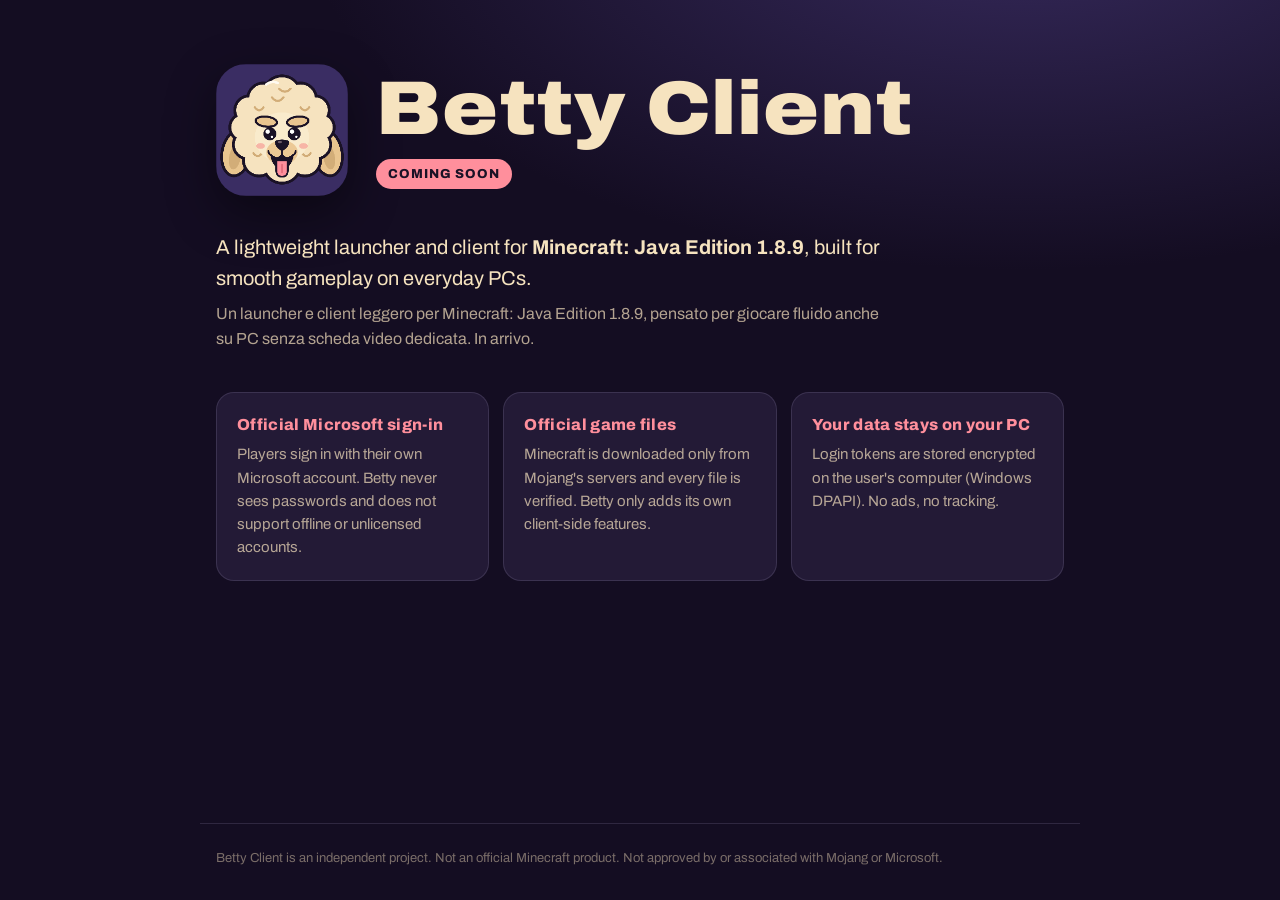
==== index.html @ bf5aeca7 "Pagina di presentazione di Betty Client (in arrivo) Co-Authored-By: Claude Opus 5.5 <noreply@anthrop" ====
<!doctype html>
<html lang="en">
<head>
  <meta charset="utf-8">
  <meta name="viewport" content="width=device-width, initial-scale=1">
  <title>Betty Client</title>
  <meta name="description" content="Betty Client — a lightweight launcher and client for Minecraft: Java Edition 1.8.9. Coming soon.">
  <link rel="icon" type="image/png" href="logo.png">
  <link rel="preconnect" href="https://fonts.googleapis.com">
  <link rel="preconnect" href="https://fonts.gstatic.com" crossorigin>
  <link href="https://fonts.googleapis.com/css2?family=Archivo:wdth,wght@62..125,400..900&display=swap" rel="stylesheet">
  <style>
    :root {
      --sfondo: #140D22;
      --pannelli: #231A36;
      --notte: #3A2D63;
      --crema: #F6E3BF;
      --testo-2: rgba(246, 227, 191, 0.70);
      --testo-3: rgba(246, 227, 191, 0.45);
      --rosa: #FF8F9C;
      --lilla: #B9AEDB;
      --bordo: rgba(185, 174, 219, 0.16);
    }
    * { box-sizing: border-box; }
    html, body { margin: 0; }
    body {
      min-height: 100vh;
      background: radial-gradient(1200px 600px at 80% -10%, rgba(58, 45, 99, 0.9), transparent 60%), var(--sfondo);
      color: var(--crema);
      font-family: 'Archivo', 'Segoe UI', system-ui, sans-serif;
      line-height: 1.55;
      display: flex;
      flex-direction: column;
    }
    main {
      width: 100%;
      max-width: 880px;
      margin: 0 auto;
      padding: 64px 16px 40px;
      flex: 1;
    }
    .hero { display: flex; align-items: center; gap: 28px; flex-wrap: wrap; }
    .hero img { width: 132px; height: 132px; border-radius: 30px; box-shadow: 0 18px 50px rgba(0, 0, 0, 0.45); }
    h1 {
      margin: 0;
      font-size: clamp(44px, 9vw, 76px);
      font-weight: 900;
      font-stretch: 112%;
      letter-spacing: 0.01em;
      line-height: 1;
    }
    .badge {
      display: inline-block;
      margin-top: 12px;
      padding: 5px 12px;
      border-radius: 999px;
      background: var(--rosa);
      color: #1A1226;
      font-weight: 800;
      font-size: 13px;
      letter-spacing: 0.08em;
      text-transform: uppercase;
    }
    .lead { margin: 36px 0 0; font-size: 20px; color: var(--crema); max-width: 680px; }
    .it { margin: 8px 0 0; font-size: 16px; color: var(--testo-2); max-width: 680px; }
    .cards { display: grid; grid-template-columns: repeat(auto-fit, minmax(230px, 1fr)); gap: 14px; margin-top: 40px; }
    .card { background: var(--pannelli); border: 1px solid var(--bordo); border-radius: 18px; padding: 20px; }
    .card h2 { margin: 0 0 6px; font-size: 16px; font-weight: 800; color: var(--rosa); letter-spacing: 0.02em; }
    .card p { margin: 0; font-size: 15px; color: var(--testo-2); }
    footer {
      width: 100%;
      max-width: 880px;
      margin: 0 auto;
      padding: 24px 16px 32px;
      border-top: 1px solid var(--bordo);
      font-size: 13px;
      color: var(--testo-3);
    }
  </style>
</head>
<body>
  <main>
    <div class="hero">
      <img src="logo.png" alt="Betty Client logo" width="132" height="132">
      <div>
        <h1>Betty Client</h1>
        <span class="badge">Coming soon</span>
      </div>
    </div>

    <p class="lead">A lightweight launcher and client for <strong>Minecraft: Java Edition 1.8.9</strong>, built for smooth gameplay on everyday PCs.</p>
    <p class="it">Un launcher e client leggero per Minecraft: Java Edition 1.8.9, pensato per giocare fluido anche su PC senza scheda video dedicata. In arrivo.</p>

    <div class="cards">
      <section class="card">
        <h2>Official Microsoft sign-in</h2>
        <p>Players sign in with their own Microsoft account. Betty never sees passwords and does not support offline or unlicensed accounts.</p>
      </section>
      <section class="card">
        <h2>Official game files</h2>
        <p>Minecraft is downloaded only from Mojang's servers and every file is verified. Betty only adds its own client-side features.</p>
      </section>
      <section class="card">
        <h2>Your data stays on your PC</h2>
        <p>Login tokens are stored encrypted on the user's computer (Windows DPAPI). No ads, no tracking.</p>
      </section>
    </div>
  </main>
  <footer>
    Betty Client is an independent project. Not an official Minecraft product. Not approved by or associated with Mojang or Microsoft.
  </footer>
</body>
</html>
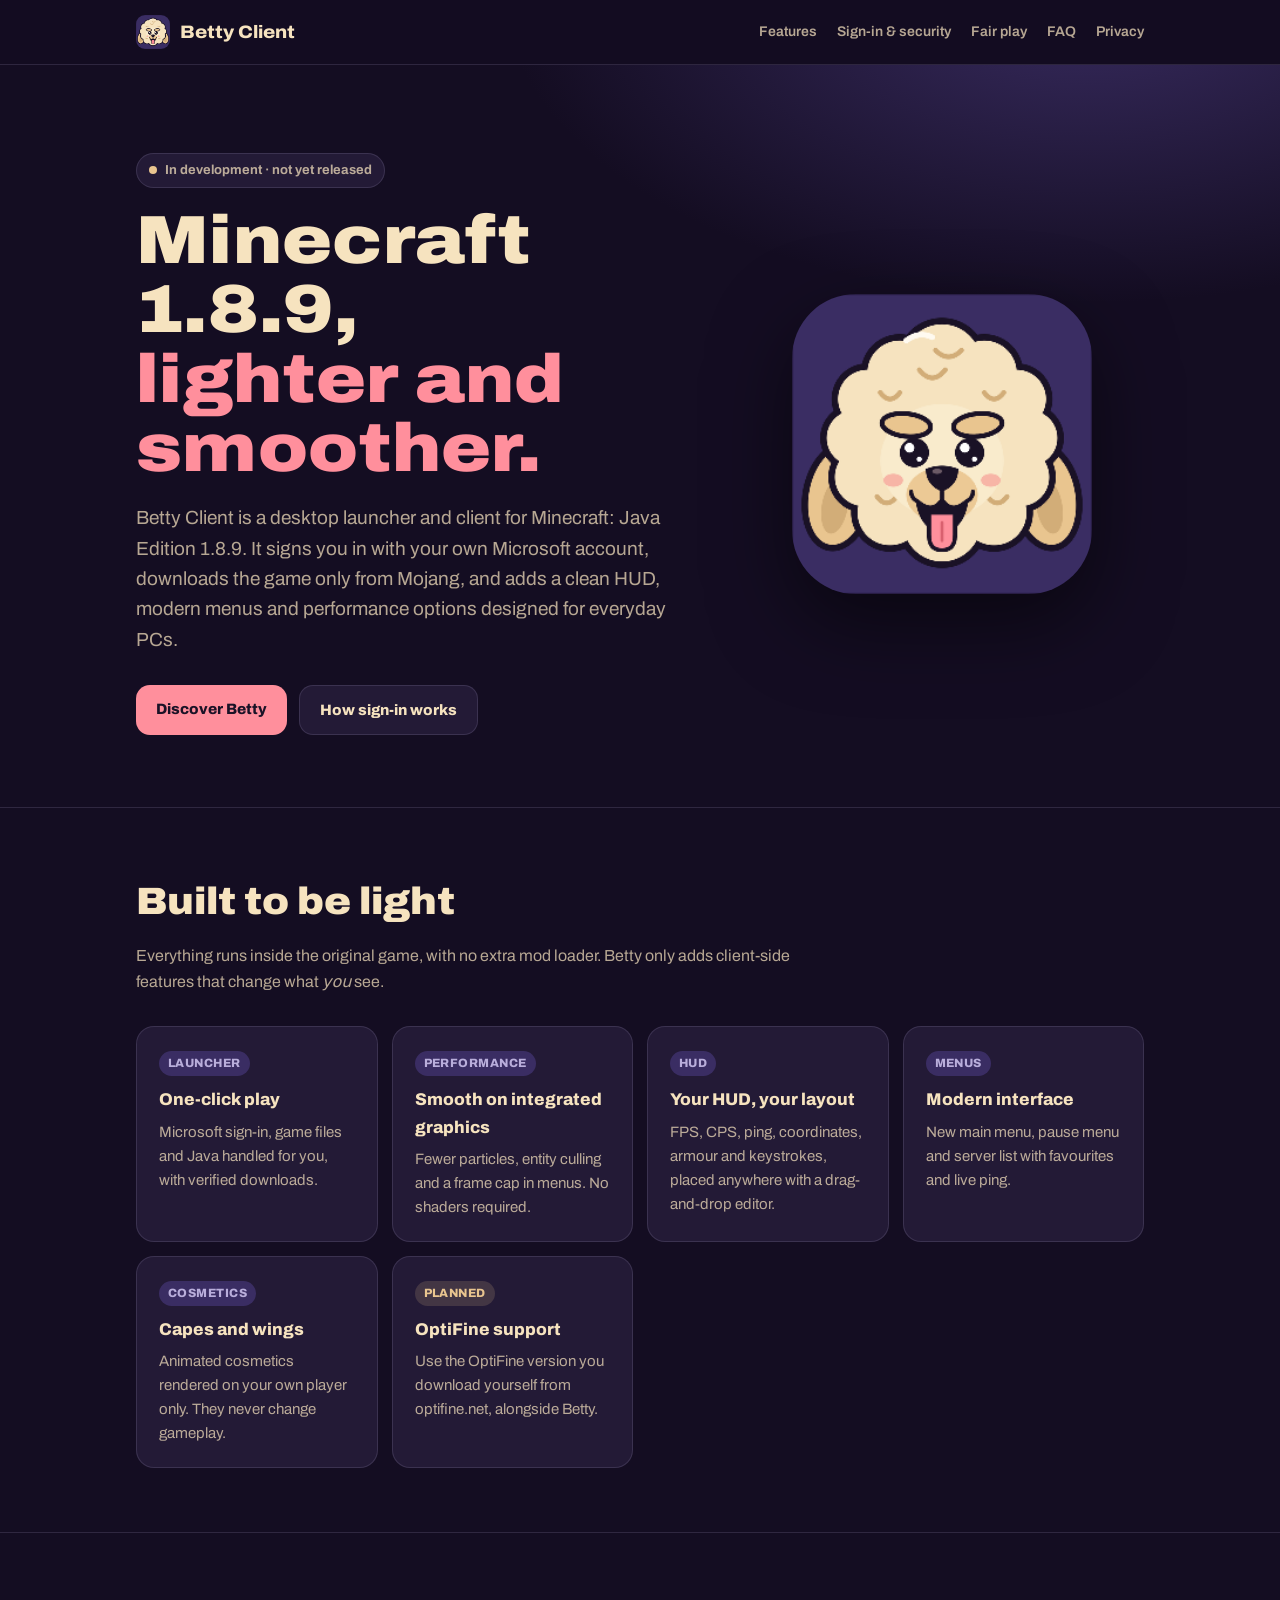
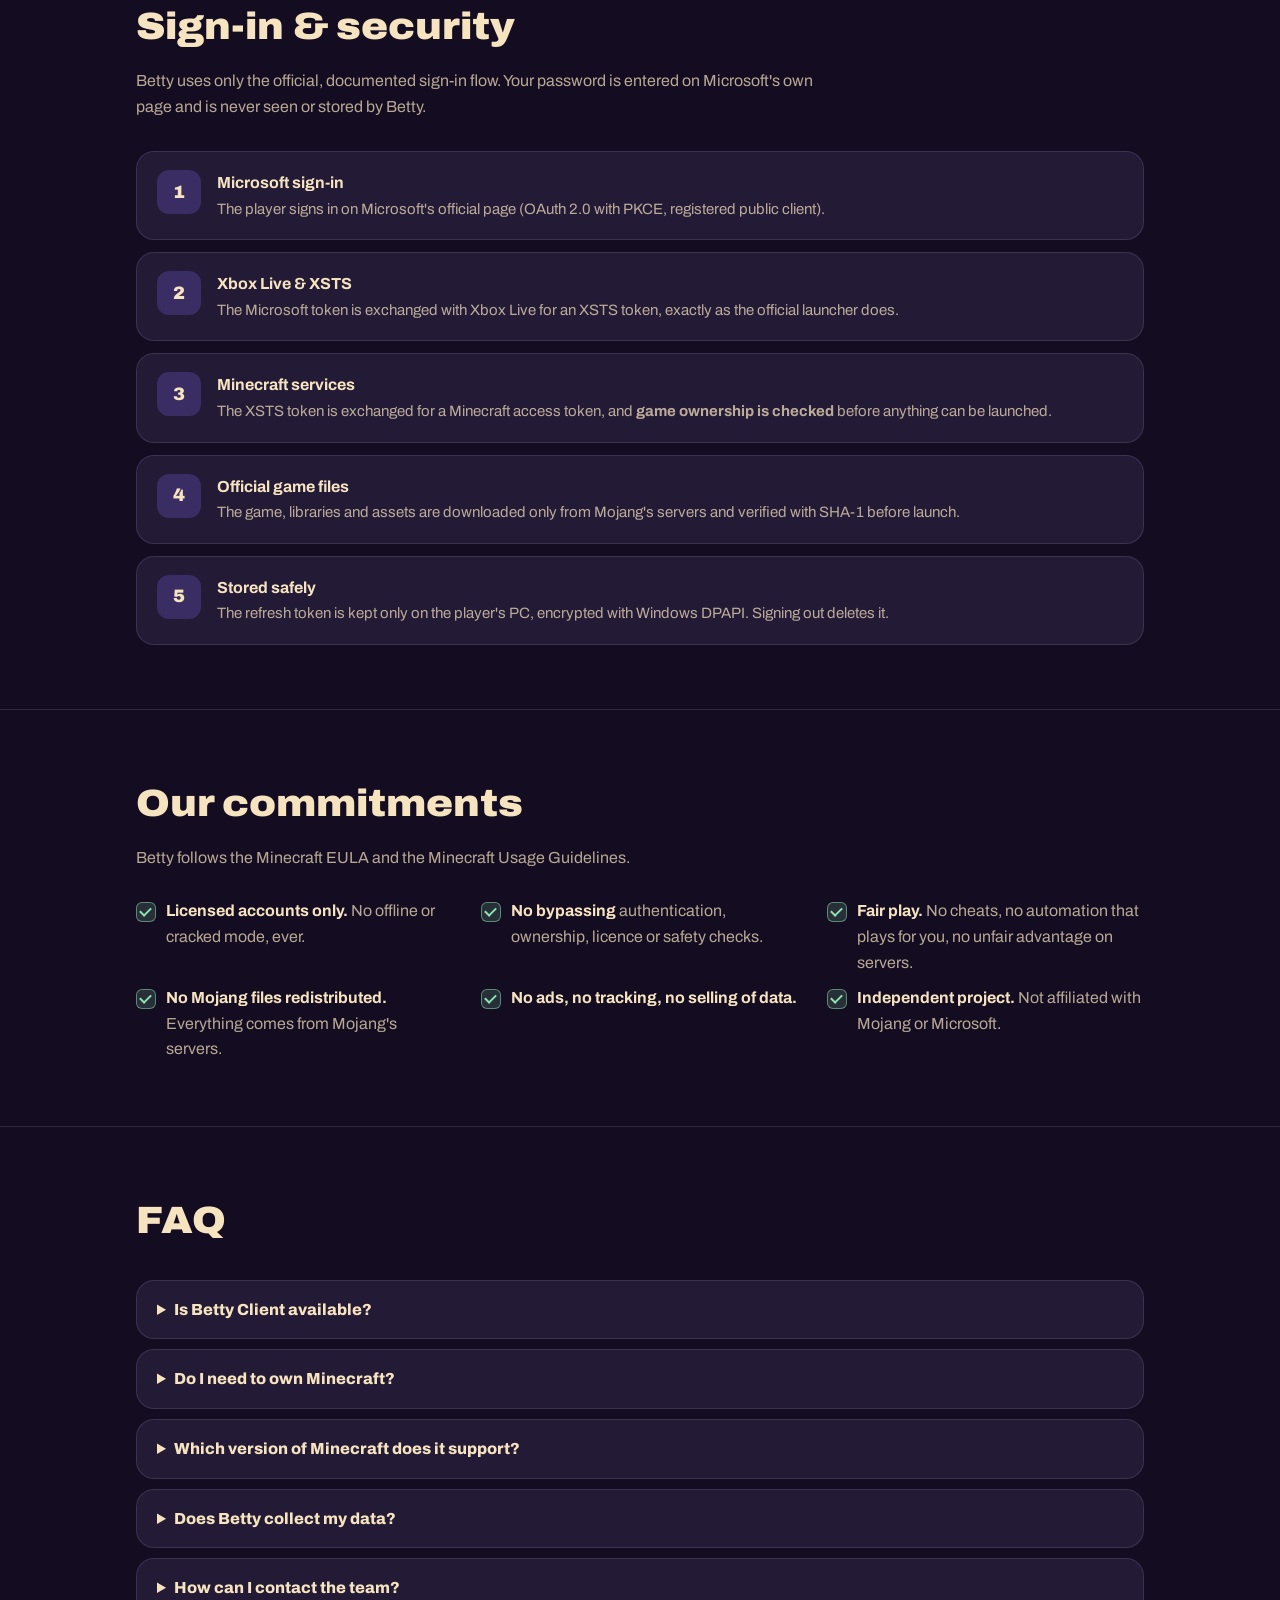
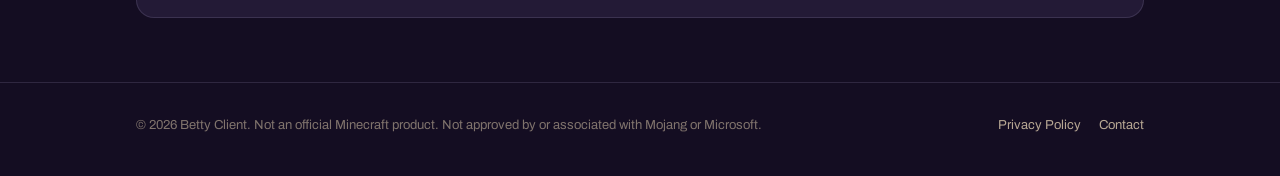
==== commit cfc59a3e: "Sito più completo: funzionalità, login e sicurezza, impegni, FAQ e Privacy Policy Co-Authored-By: Cl" ====
--- a/index.html
+++ b/index.html
@@ -4,110 +4,125 @@
   <meta charset="utf-8">
   <meta name="viewport" content="width=device-width, initial-scale=1">
   <title>Betty Client</title>
-  <meta name="description" content="Betty Client — a lightweight launcher and client for Minecraft: Java Edition 1.8.9. Coming soon.">
+  <meta name="description" content="Betty Client is a lightweight launcher and client for Minecraft: Java Edition 1.8.9 with official Microsoft sign-in. In development.">
+  <meta property="og:title" content="Betty Client">
+  <meta property="og:description" content="A lightweight launcher and client for Minecraft: Java Edition 1.8.9. In development.">
+  <meta property="og:image" content="https://zbloodsoul.github.io/Betty-Client/logo.png">
   <link rel="icon" type="image/png" href="logo.png">
   <link rel="preconnect" href="https://fonts.googleapis.com">
   <link rel="preconnect" href="https://fonts.gstatic.com" crossorigin>
   <link href="https://fonts.googleapis.com/css2?family=Archivo:wdth,wght@62..125,400..900&display=swap" rel="stylesheet">
-  <style>
-    :root {
-      --sfondo: #140D22;
-      --pannelli: #231A36;
-      --notte: #3A2D63;
-      --crema: #F6E3BF;
-      --testo-2: rgba(246, 227, 191, 0.70);
-      --testo-3: rgba(246, 227, 191, 0.45);
-      --rosa: #FF8F9C;
-      --lilla: #B9AEDB;
-      --bordo: rgba(185, 174, 219, 0.16);
-    }
-    * { box-sizing: border-box; }
-    html, body { margin: 0; }
-    body {
-      min-height: 100vh;
-      background: radial-gradient(1200px 600px at 80% -10%, rgba(58, 45, 99, 0.9), transparent 60%), var(--sfondo);
-      color: var(--crema);
-      font-family: 'Archivo', 'Segoe UI', system-ui, sans-serif;
-      line-height: 1.55;
-      display: flex;
-      flex-direction: column;
-    }
-    main {
-      width: 100%;
-      max-width: 880px;
-      margin: 0 auto;
-      padding: 64px 16px 40px;
-      flex: 1;
-    }
-    .hero { display: flex; align-items: center; gap: 28px; flex-wrap: wrap; }
-    .hero img { width: 132px; height: 132px; border-radius: 30px; box-shadow: 0 18px 50px rgba(0, 0, 0, 0.45); }
-    h1 {
-      margin: 0;
-      font-size: clamp(44px, 9vw, 76px);
-      font-weight: 900;
-      font-stretch: 112%;
-      letter-spacing: 0.01em;
-      line-height: 1;
-    }
-    .badge {
-      display: inline-block;
-      margin-top: 12px;
-      padding: 5px 12px;
-      border-radius: 999px;
-      background: var(--rosa);
-      color: #1A1226;
-      font-weight: 800;
-      font-size: 13px;
-      letter-spacing: 0.08em;
-      text-transform: uppercase;
-    }
-    .lead { margin: 36px 0 0; font-size: 20px; color: var(--crema); max-width: 680px; }
-    .it { margin: 8px 0 0; font-size: 16px; color: var(--testo-2); max-width: 680px; }
-    .cards { display: grid; grid-template-columns: repeat(auto-fit, minmax(230px, 1fr)); gap: 14px; margin-top: 40px; }
-    .card { background: var(--pannelli); border: 1px solid var(--bordo); border-radius: 18px; padding: 20px; }
-    .card h2 { margin: 0 0 6px; font-size: 16px; font-weight: 800; color: var(--rosa); letter-spacing: 0.02em; }
-    .card p { margin: 0; font-size: 15px; color: var(--testo-2); }
-    footer {
-      width: 100%;
-      max-width: 880px;
-      margin: 0 auto;
-      padding: 24px 16px 32px;
-      border-top: 1px solid var(--bordo);
-      font-size: 13px;
-      color: var(--testo-3);
-    }
-  </style>
+  <link rel="stylesheet" href="style.css">
 </head>
 <body>
+  <header class="top">
+    <div class="wrap">
+      <a class="brand" href="./"><img src="logo.png" alt="">Betty Client</a>
+      <nav class="nav">
+        <a href="#features">Features</a>
+        <a href="#sign-in">Sign-in &amp; security</a>
+        <a href="#commitments">Fair play</a>
+        <a href="#faq">FAQ</a>
+        <a href="privacy.html">Privacy</a>
+      </nav>
+    </div>
+  </header>
+
+  <div class="hero">
+    <div class="wrap">
+      <div>
+        <span class="eyebrow"><span class="dot"></span>In development &middot; not yet released</span>
+        <h1>Minecraft 1.8.9,<br><span>lighter and smoother.</span></h1>
+        <p class="lead">Betty Client is a desktop launcher and client for Minecraft: Java Edition 1.8.9. It signs you in with your own Microsoft account, downloads the game only from Mojang, and adds a clean HUD, modern menus and performance options designed for everyday PCs.</p>
+        <div class="cta">
+          <a class="btn primary" href="#features">Discover Betty</a>
+          <a class="btn ghost" href="#sign-in">How sign-in works</a>
+        </div>
+      </div>
+      <div class="hero-art"><img src="logo.png" alt="Betty Client logo"></div>
+    </div>
+  </div>
+
   <main>
-    <div class="hero">
-      <img src="logo.png" alt="Betty Client logo" width="132" height="132">
-      <div>
-        <h1>Betty Client</h1>
-        <span class="badge">Coming soon</span>
+    <section id="features">
+      <div class="wrap">
+        <h2>Built to be light</h2>
+        <p class="sub">Everything runs inside the original game, with no extra mod loader. Betty only adds client-side features that change what <em>you</em> see.</p>
+        <div class="grid">
+          <div class="card"><span class="tag">Launcher</span><h3>One-click play</h3><p>Microsoft sign-in, game files and Java handled for you, with verified downloads.</p></div>
+          <div class="card"><span class="tag">Performance</span><h3>Smooth on integrated graphics</h3><p>Fewer particles, entity culling and a frame cap in menus. No shaders required.</p></div>
+          <div class="card"><span class="tag">HUD</span><h3>Your HUD, your layout</h3><p>FPS, CPS, ping, coordinates, armour and keystrokes, placed anywhere with a drag-and-drop editor.</p></div>
+          <div class="card"><span class="tag">Menus</span><h3>Modern interface</h3><p>New main menu, pause menu and server list with favourites and live ping.</p></div>
+          <div class="card"><span class="tag">Cosmetics</span><h3>Capes and wings</h3><p>Animated cosmetics rendered on your own player only. They never change gameplay.</p></div>
+          <div class="card"><span class="tag soon">Planned</span><h3>OptiFine support</h3><p>Use the OptiFine version you download yourself from optifine.net, alongside Betty.</p></div>
+        </div>
       </div>
+    </section>
+
+    <section id="sign-in">
+      <div class="wrap">
+        <h2>Sign-in &amp; security</h2>
+        <p class="sub">Betty uses only the official, documented sign-in flow. Your password is entered on Microsoft's own page and is never seen or stored by Betty.</p>
+        <ol class="steps">
+          <li><div><b>Microsoft sign-in</b><span>The player signs in on Microsoft's official page (OAuth 2.0 with PKCE, registered public client).</span></div></li>
+          <li><div><b>Xbox Live &amp; XSTS</b><span>The Microsoft token is exchanged with Xbox Live for an XSTS token, exactly as the official launcher does.</span></div></li>
+          <li><div><b>Minecraft services</b><span>The XSTS token is exchanged for a Minecraft access token, and <b>game ownership is checked</b> before anything can be launched.</span></div></li>
+          <li><div><b>Official game files</b><span>The game, libraries and assets are downloaded only from Mojang's servers and verified with SHA-1 before launch.</span></div></li>
+          <li><div><b>Stored safely</b><span>The refresh token is kept only on the player's PC, encrypted with Windows DPAPI. Signing out deletes it.</span></div></li>
+        </ol>
+      </div>
+    </section>
+
+    <section id="commitments">
+      <div class="wrap">
+        <h2>Our commitments</h2>
+        <p class="sub">Betty follows the Minecraft EULA and the Minecraft Usage Guidelines.</p>
+        <ul class="checks">
+          <li><b>Licensed accounts only.</b> No offline or cracked mode, ever.</li>
+          <li><b>No bypassing</b> authentication, ownership, licence or safety checks.</li>
+          <li><b>Fair play.</b> No cheats, no automation that plays for you, no unfair advantage on servers.</li>
+          <li><b>No Mojang files redistributed.</b> Everything comes from Mojang's servers.</li>
+          <li><b>No ads, no tracking, no selling of data.</b></li>
+          <li><b>Independent project.</b> Not affiliated with Mojang or Microsoft.</li>
+        </ul>
+      </div>
+    </section>
+
+    <section id="faq">
+      <div class="wrap">
+        <h2>FAQ</h2>
+        <details>
+          <summary>Is Betty Client available?</summary>
+          <p>Not yet. Betty is in development and is currently used only for testing. This page will be updated when it is released.</p>
+        </details>
+        <details>
+          <summary>Do I need to own Minecraft?</summary>
+          <p>Yes. Betty requires a Microsoft account that owns Minecraft: Java Edition and checks ownership before launching.</p>
+        </details>
+        <details>
+          <summary>Which version of Minecraft does it support?</summary>
+          <p>Minecraft: Java Edition 1.8.9 on Windows.</p>
+        </details>
+        <details>
+          <summary>Does Betty collect my data?</summary>
+          <p>No. Betty has no servers of its own and sends nothing to us. See the <a href="privacy.html">Privacy Policy</a>.</p>
+        </details>
+        <details>
+          <summary>How can I contact the team?</summary>
+          <p>Open an issue on <a href="https://github.com/zBloodSoul/Betty-Client/issues">GitHub</a>.</p>
+        </details>
+      </div>
+    </section>
+  </main>
+
+  <footer>
+    <div class="wrap">
+      <span>&copy; 2026 Betty Client. Not an official Minecraft product. Not approved by or associated with Mojang or Microsoft.</span>
+      <nav>
+        <a href="privacy.html">Privacy Policy</a>
+        <a href="https://github.com/zBloodSoul/Betty-Client/issues">Contact</a>
+      </nav>
     </div>
-
-    <p class="lead">A lightweight launcher and client for <strong>Minecraft: Java Edition 1.8.9</strong>, built for smooth gameplay on everyday PCs.</p>
-    <p class="it">Un launcher e client leggero per Minecraft: Java Edition 1.8.9, pensato per giocare fluido anche su PC senza scheda video dedicata. In arrivo.</p>
-
-    <div class="cards">
-      <section class="card">
-        <h2>Official Microsoft sign-in</h2>
-        <p>Players sign in with their own Microsoft account. Betty never sees passwords and does not support offline or unlicensed accounts.</p>
-      </section>
-      <section class="card">
-        <h2>Official game files</h2>
-        <p>Minecraft is downloaded only from Mojang's servers and every file is verified. Betty only adds its own client-side features.</p>
-      </section>
-      <section class="card">
-        <h2>Your data stays on your PC</h2>
-        <p>Login tokens are stored encrypted on the user's computer (Windows DPAPI). No ads, no tracking.</p>
-      </section>
-    </div>
-  </main>
-  <footer>
-    Betty Client is an independent project. Not an official Minecraft product. Not approved by or associated with Mojang or Microsoft.
   </footer>
 </body>
 </html>
--- a/style.css
+++ b/style.css
@@ -0,0 +1,118 @@
+/* Betty Client — sito di presentazione. Palette del brand (vedi launcher/renderer/css/tokens.css). */
+:root {
+  --sfondo: #140D22;
+  --inchiostro: #1A1226;
+  --pannelli: #231A36;
+  --pannelli-2: #2C2244;
+  --notte: #3A2D63;
+  --crema: #F6E3BF;
+  --sabbia: #E9C58F;
+  --testo-2: rgba(246, 227, 191, 0.72);
+  --testo-3: rgba(246, 227, 191, 0.48);
+  --rosa: #FF8F9C;
+  --lilla: #B9AEDB;
+  --ok: #8FE3B0;
+  --bordo: rgba(185, 174, 219, 0.16);
+  --r: 18px;
+}
+* { box-sizing: border-box; }
+html { scroll-behavior: smooth; }
+html, body { margin: 0; }
+body {
+  background: var(--sfondo);
+  color: var(--crema);
+  font-family: 'Archivo', 'Segoe UI', system-ui, sans-serif;
+  line-height: 1.6;
+  font-size: 16px;
+}
+a { color: var(--rosa); text-decoration: none; }
+a:hover { text-decoration: underline; }
+.wrap { width: 100%; max-width: 1040px; margin: 0 auto; padding: 0 16px; }
+
+/* Barra in alto */
+.top {
+  position: sticky; top: 0; z-index: 10;
+  background: rgba(20, 13, 34, 0.86);
+  backdrop-filter: blur(10px);
+  border-bottom: 1px solid var(--bordo);
+}
+.top .wrap { display: flex; align-items: center; gap: 24px; height: 64px; }
+.brand { display: flex; align-items: center; gap: 10px; color: var(--crema); font-weight: 800; font-stretch: 110%; font-size: 18px; }
+.brand:hover { text-decoration: none; }
+.brand img { width: 34px; height: 34px; border-radius: 9px; }
+.nav { margin-left: auto; display: flex; gap: 20px; flex-wrap: wrap; }
+.nav a { color: var(--testo-2); font-size: 14px; font-weight: 600; }
+.nav a:hover { color: var(--crema); text-decoration: none; }
+
+/* Hero */
+.hero {
+  background: radial-gradient(900px 480px at 85% -10%, rgba(58, 45, 99, 0.95), transparent 65%);
+  padding: 88px 0 72px;
+}
+.hero .wrap { display: grid; grid-template-columns: 1.4fr 1fr; gap: 40px; align-items: center; }
+.eyebrow { display: inline-flex; align-items: center; gap: 8px; padding: 6px 12px; border-radius: 999px; background: var(--pannelli); border: 1px solid var(--bordo); font-size: 13px; font-weight: 700; color: var(--testo-2); }
+.dot { width: 8px; height: 8px; border-radius: 50%; background: var(--sabbia); }
+h1 { margin: 18px 0 0; font-size: clamp(42px, 7vw, 68px); font-weight: 900; font-stretch: 112%; line-height: 1.02; letter-spacing: 0.005em; }
+h1 span { color: var(--rosa); }
+.lead { margin: 20px 0 0; font-size: 19px; color: var(--testo-2); max-width: 560px; }
+.cta { margin-top: 30px; display: flex; gap: 12px; flex-wrap: wrap; }
+.btn { display: inline-block; padding: 12px 20px; border-radius: 14px; font-weight: 800; font-size: 15px; }
+.btn.primary { background: var(--rosa); color: var(--inchiostro); }
+.btn.ghost { border: 1px solid var(--bordo); color: var(--crema); background: var(--pannelli); }
+.btn:hover { text-decoration: none; transform: translateY(-2px); }
+.hero-art { display: flex; justify-content: center; }
+.hero-art img { width: min(300px, 70vw); border-radius: 64px; box-shadow: 0 30px 80px rgba(0, 0, 0, 0.5); }
+
+/* Sezioni */
+section { padding: 64px 0; border-top: 1px solid var(--bordo); }
+h2 { margin: 0; font-size: clamp(28px, 4vw, 38px); font-weight: 900; font-stretch: 108%; }
+.sub { margin: 10px 0 0; color: var(--testo-2); max-width: 680px; }
+.grid { display: grid; grid-template-columns: repeat(auto-fit, minmax(240px, 1fr)); gap: 14px; margin-top: 32px; }
+.card { background: var(--pannelli); border: 1px solid var(--bordo); border-radius: var(--r); padding: 22px; }
+.card h3 { margin: 0 0 6px; font-size: 17px; font-weight: 800; }
+.card p { margin: 0; color: var(--testo-2); font-size: 15px; }
+.tag { display: inline-block; margin-bottom: 10px; padding: 3px 9px; border-radius: 999px; font-size: 12px; font-weight: 800; letter-spacing: 0.04em; text-transform: uppercase; background: var(--notte); color: var(--lilla); }
+.tag.soon { background: rgba(233, 197, 143, 0.16); color: var(--sabbia); }
+
+/* Passi del login */
+.steps { list-style: none; margin: 32px 0 0; padding: 0; display: grid; gap: 12px; counter-reset: s; }
+.steps li { counter-increment: s; display: grid; grid-template-columns: 44px 1fr; gap: 16px; align-items: start; background: var(--pannelli); border: 1px solid var(--bordo); border-radius: var(--r); padding: 18px 20px; }
+.steps li::before { content: counter(s); width: 44px; height: 44px; border-radius: 12px; display: grid; place-items: center; background: var(--notte); color: var(--crema); font-weight: 900; font-size: 18px; }
+.steps li > div > b { display: block; font-size: 16px; }
+.steps span { color: var(--testo-2); font-size: 15px; }
+code { font-family: Consolas, 'Cascadia Mono', monospace; font-size: 0.92em; background: var(--inchiostro); padding: 1px 6px; border-radius: 6px; color: var(--sabbia); }
+
+/* Impegni */
+.checks { list-style: none; margin: 28px 0 0; padding: 0; display: grid; grid-template-columns: repeat(auto-fit, minmax(300px, 1fr)); gap: 10px 28px; }
+.checks li { position: relative; padding-left: 30px; color: var(--testo-2); }
+.checks li::before { content: ''; position: absolute; left: 0; top: 4px; width: 18px; height: 18px; border-radius: 6px; background: rgba(143, 227, 176, 0.16); border: 1px solid rgba(143, 227, 176, 0.5); }
+.checks li::after { content: ''; position: absolute; left: 6px; top: 7px; width: 5px; height: 9px; border: solid var(--ok); border-width: 0 2px 2px 0; transform: rotate(45deg); }
+.checks b { color: var(--crema); }
+
+/* FAQ */
+details { background: var(--pannelli); border: 1px solid var(--bordo); border-radius: var(--r); padding: 16px 20px; margin-top: 10px; }
+details:first-of-type { margin-top: 28px; }
+summary { cursor: pointer; font-weight: 800; }
+details p { margin: 10px 0 0; color: var(--testo-2); }
+
+/* Pagine di testo (privacy) */
+.doc { padding: 56px 0 72px; }
+.doc .wrap { max-width: 780px; }
+.doc h1 { font-size: clamp(36px, 6vw, 52px); }
+.doc h2 { font-size: 22px; margin-top: 36px; }
+.doc p, .doc li { color: var(--testo-2); }
+.doc .meta { color: var(--testo-3); font-size: 14px; margin-top: 8px; }
+
+/* Piè di pagina */
+footer { border-top: 1px solid var(--bordo); padding: 32px 0 40px; color: var(--testo-3); font-size: 13px; }
+footer .wrap { display: flex; gap: 16px 32px; flex-wrap: wrap; justify-content: space-between; }
+footer nav { display: flex; gap: 18px; flex-wrap: wrap; }
+footer a { color: var(--testo-2); }
+
+@media (max-width: 760px) {
+  .hero { padding: 56px 0 48px; }
+  .hero .wrap { grid-template-columns: 1fr; }
+  .hero-art { order: -1; justify-content: flex-start; }
+  .hero-art img { width: 120px; border-radius: 28px; }
+  .nav { display: none; }
+}
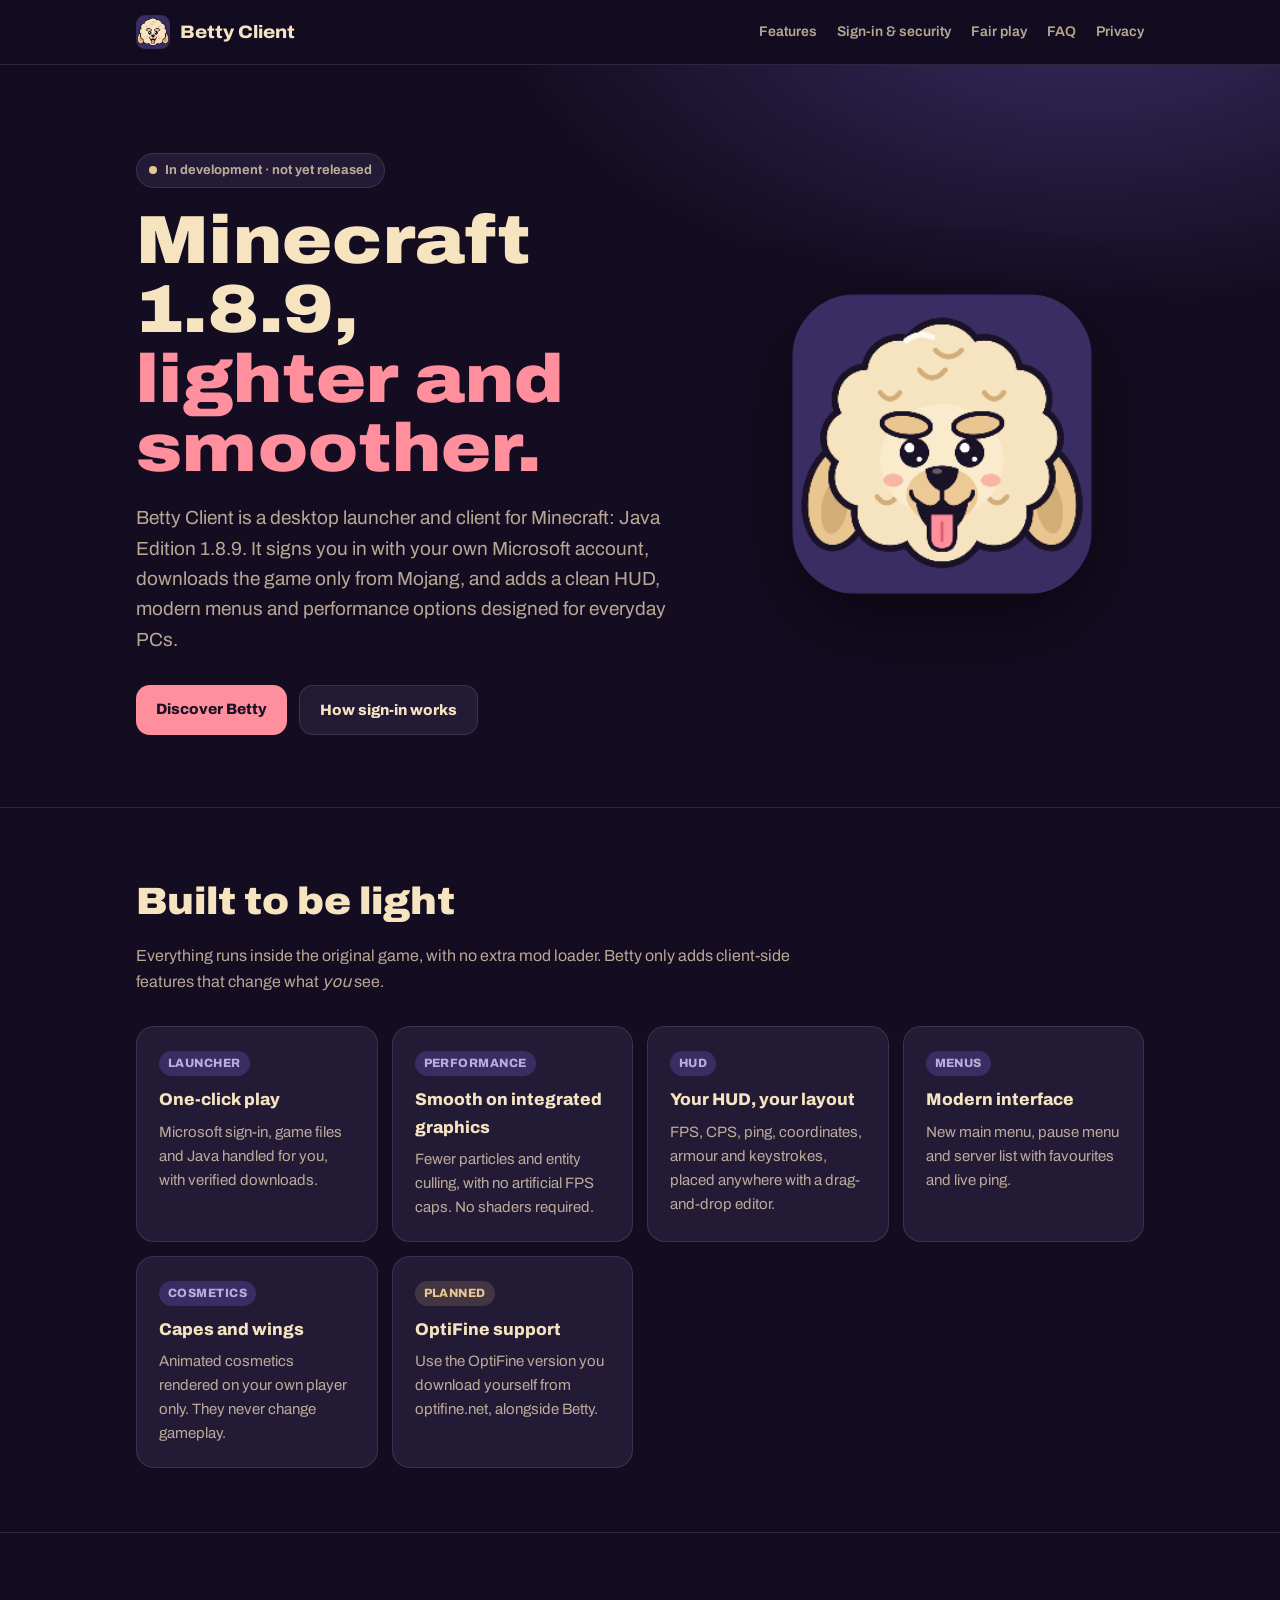
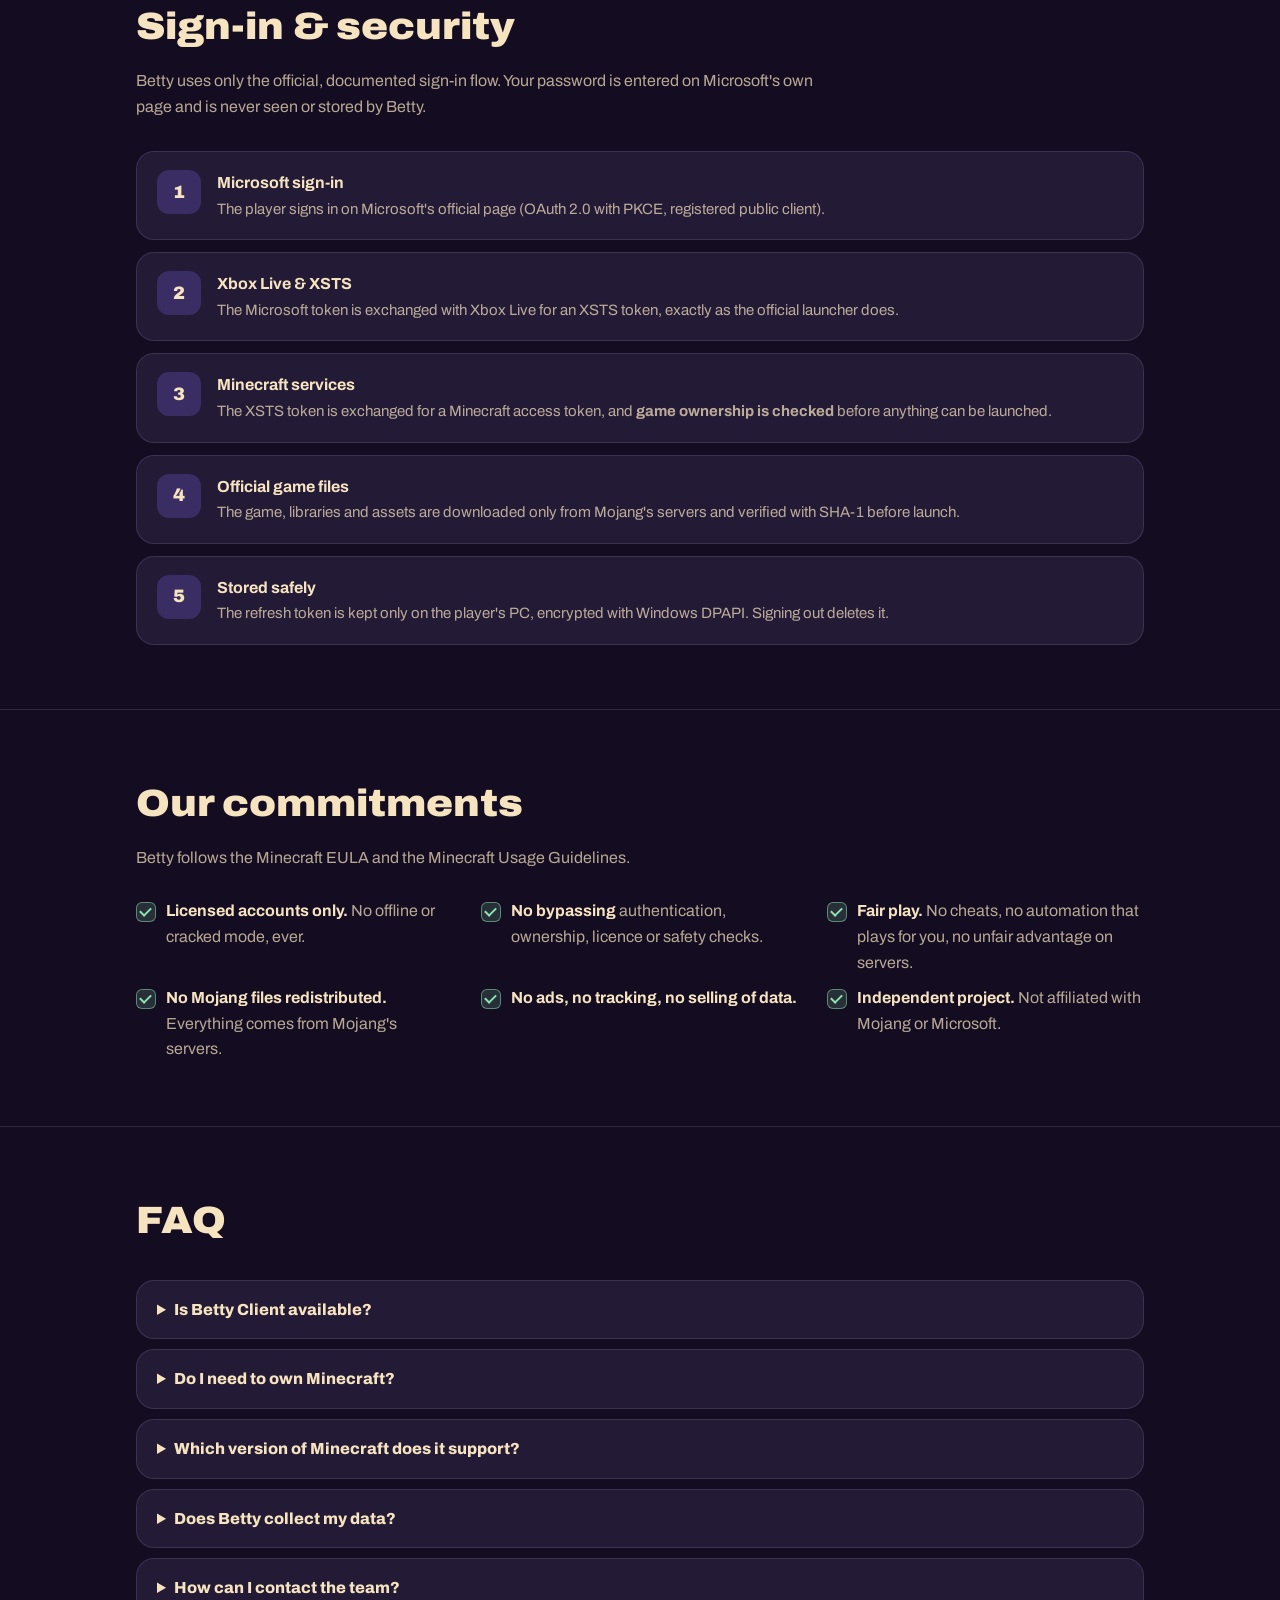
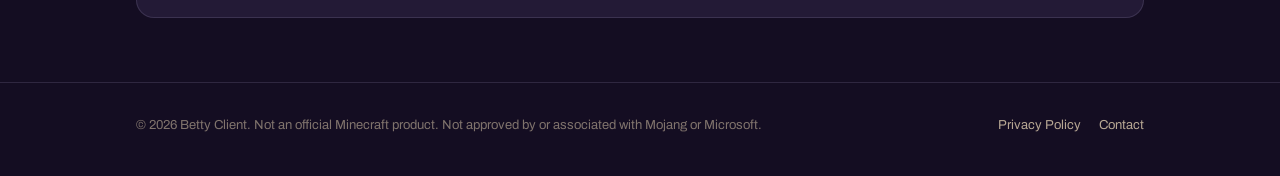
==== commit 6f4a5832: "Sito: niente limiti di FPS Co-Authored-By: Claude Opus 5.5 <noreply@anthropic.com>" ====
--- a/index.html
+++ b/index.html
@@ -50,7 +50,7 @@
         <p class="sub">Everything runs inside the original game, with no extra mod loader. Betty only adds client-side features that change what <em>you</em> see.</p>
         <div class="grid">
           <div class="card"><span class="tag">Launcher</span><h3>One-click play</h3><p>Microsoft sign-in, game files and Java handled for you, with verified downloads.</p></div>
-          <div class="card"><span class="tag">Performance</span><h3>Smooth on integrated graphics</h3><p>Fewer particles, entity culling and a frame cap in menus. No shaders required.</p></div>
+          <div class="card"><span class="tag">Performance</span><h3>Smooth on integrated graphics</h3><p>Fewer particles and entity culling, with no artificial FPS caps. No shaders required.</p></div>
           <div class="card"><span class="tag">HUD</span><h3>Your HUD, your layout</h3><p>FPS, CPS, ping, coordinates, armour and keystrokes, placed anywhere with a drag-and-drop editor.</p></div>
           <div class="card"><span class="tag">Menus</span><h3>Modern interface</h3><p>New main menu, pause menu and server list with favourites and live ping.</p></div>
           <div class="card"><span class="tag">Cosmetics</span><h3>Capes and wings</h3><p>Animated cosmetics rendered on your own player only. They never change gameplay.</p></div>
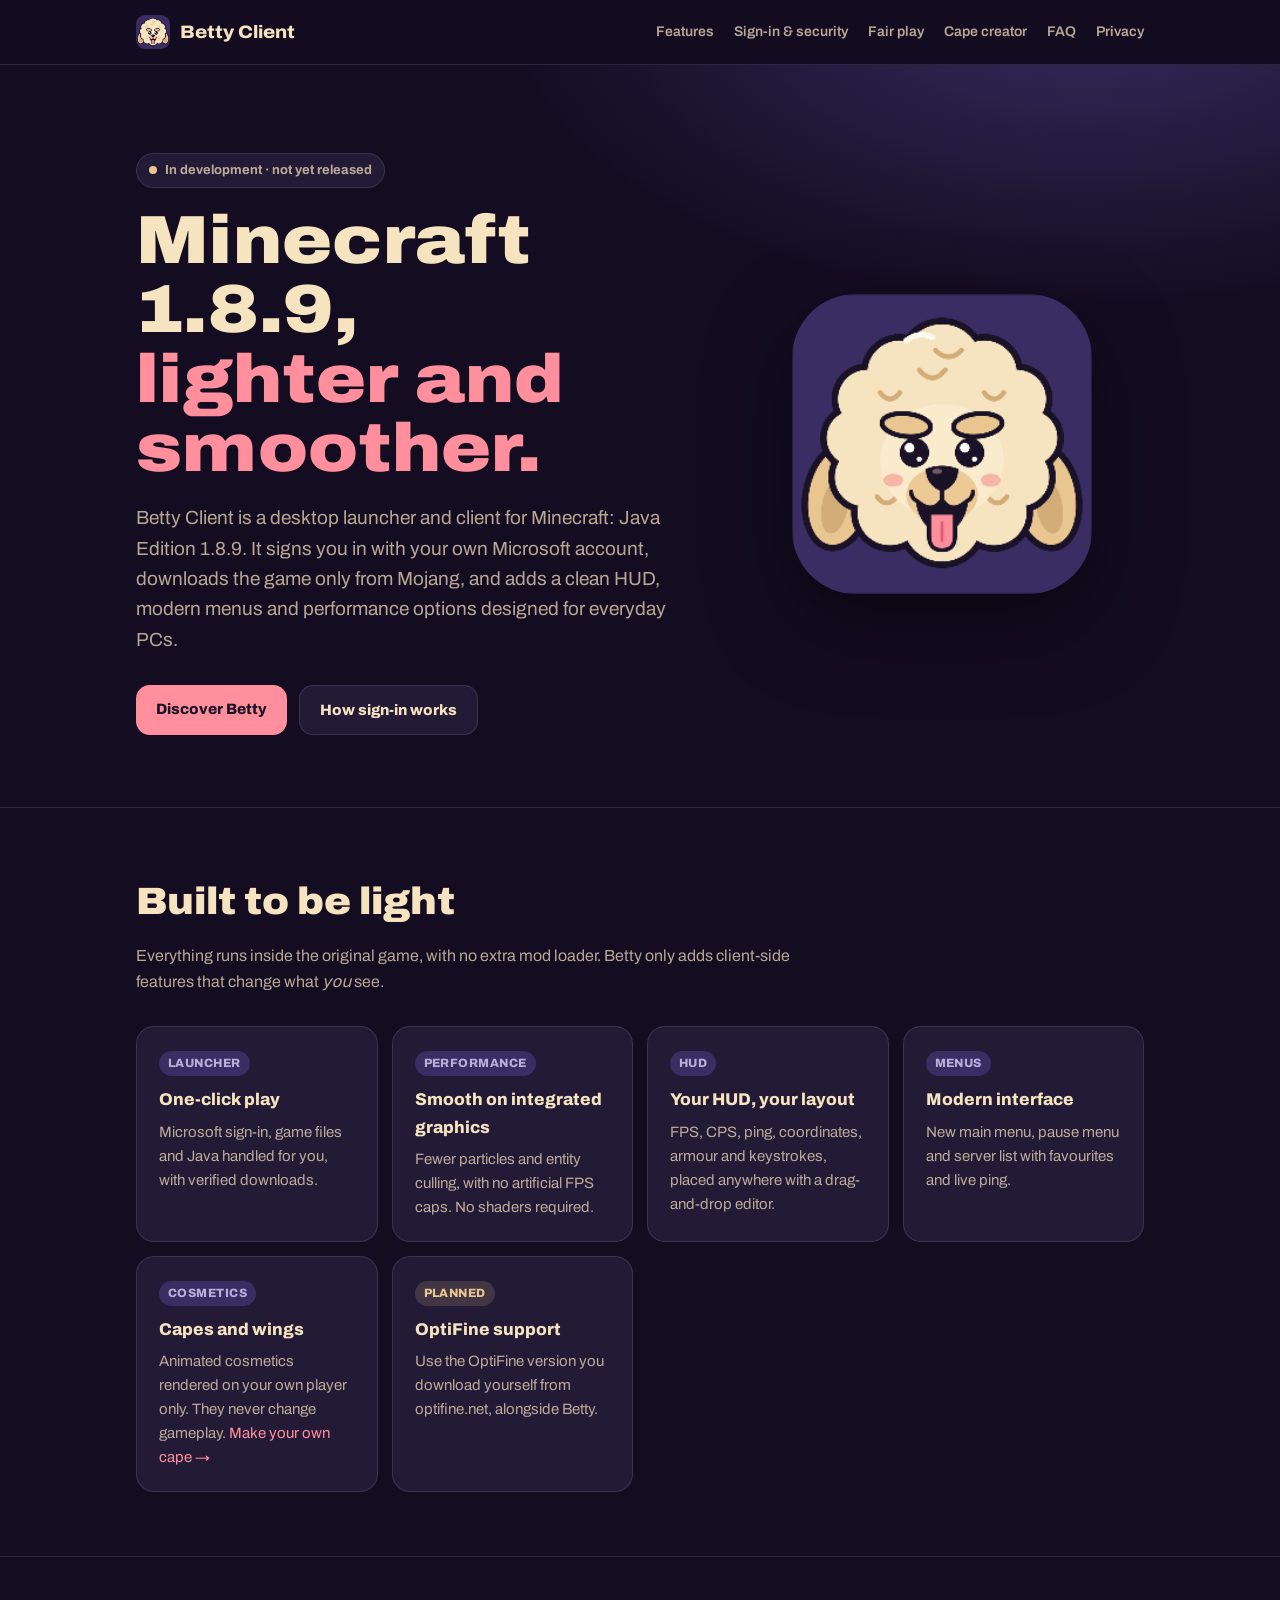
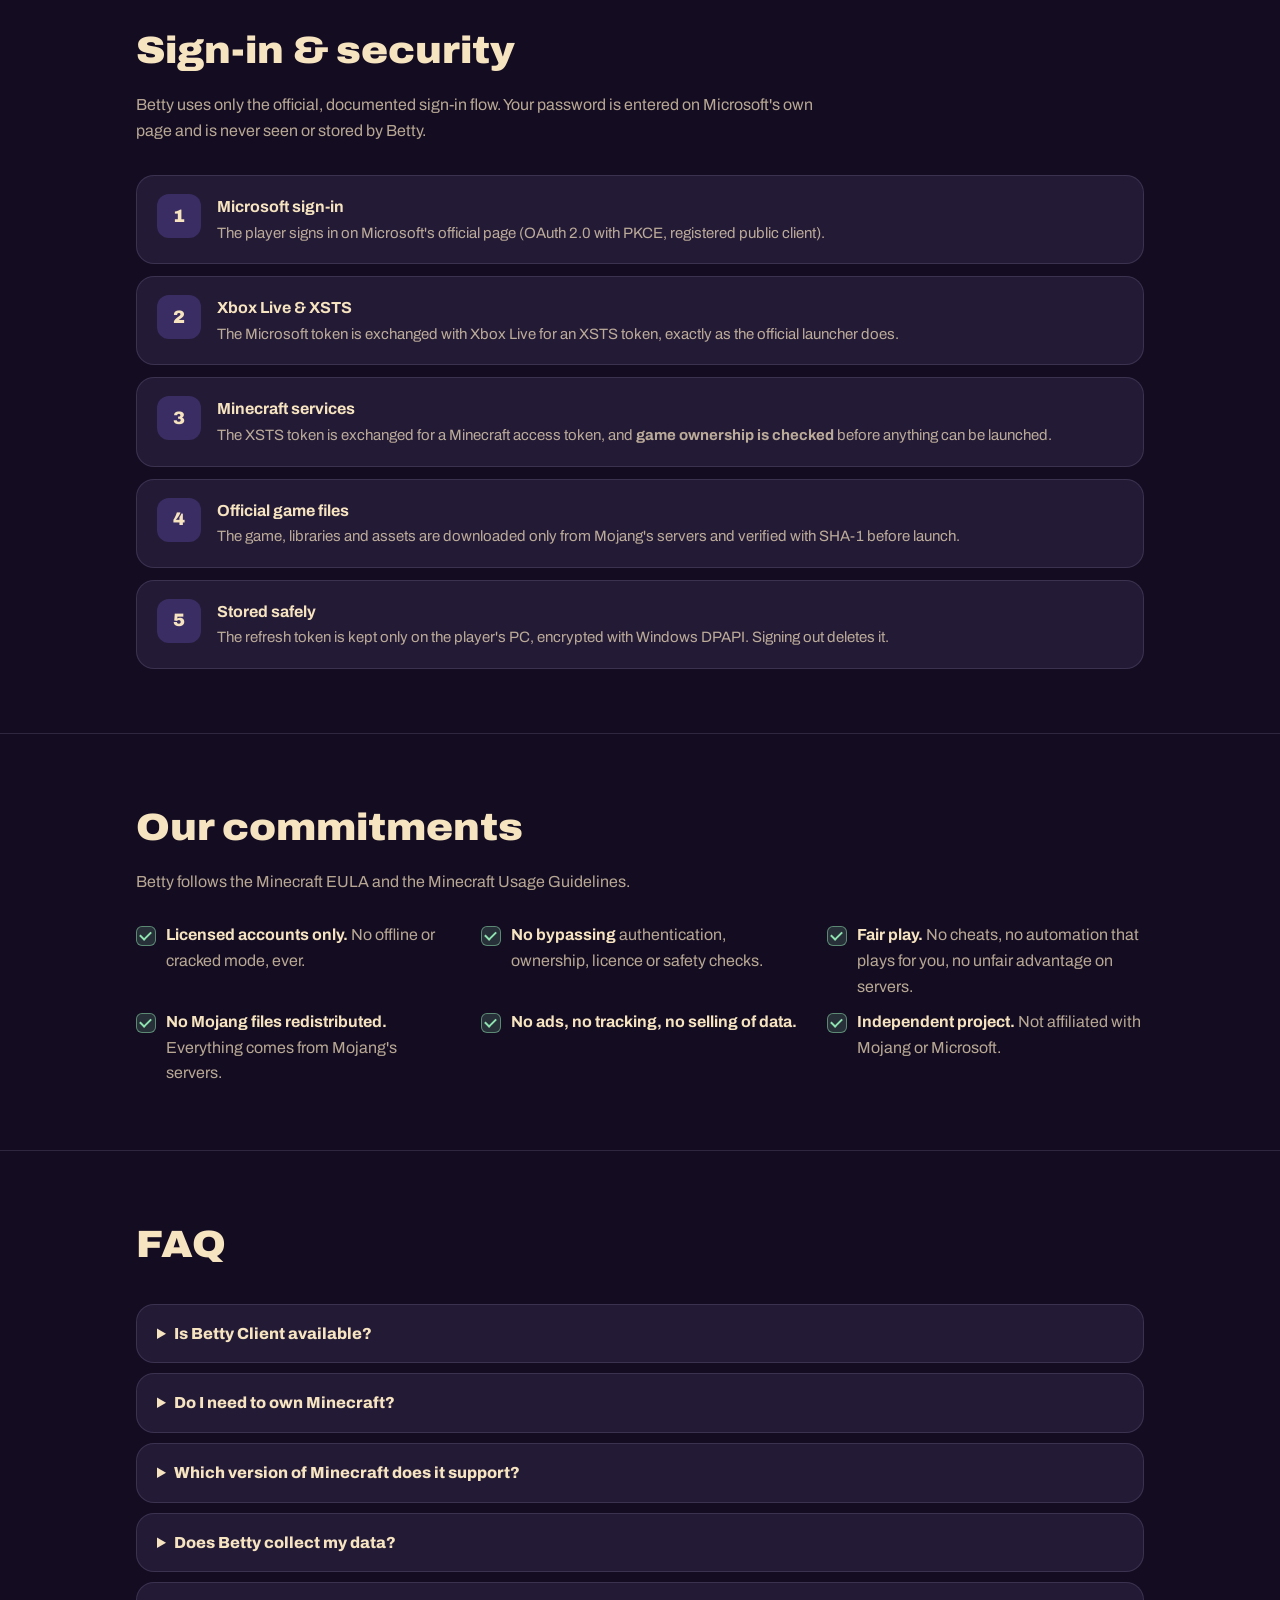
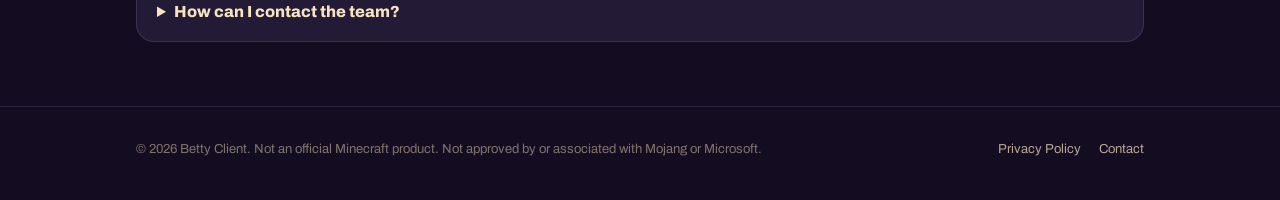
==== commit b34c7347: "Cape creator: draw a cape, preview it in 3D and download it for Betty New page capes/ (linked from t" ====
--- a/index.html
+++ b/index.html
@@ -22,6 +22,7 @@
         <a href="#features">Features</a>
         <a href="#sign-in">Sign-in &amp; security</a>
         <a href="#commitments">Fair play</a>
+        <a href="capes/">Cape creator</a>
         <a href="#faq">FAQ</a>
         <a href="privacy.html">Privacy</a>
       </nav>
@@ -53,7 +54,7 @@
           <div class="card"><span class="tag">Performance</span><h3>Smooth on integrated graphics</h3><p>Fewer particles and entity culling, with no artificial FPS caps. No shaders required.</p></div>
           <div class="card"><span class="tag">HUD</span><h3>Your HUD, your layout</h3><p>FPS, CPS, ping, coordinates, armour and keystrokes, placed anywhere with a drag-and-drop editor.</p></div>
           <div class="card"><span class="tag">Menus</span><h3>Modern interface</h3><p>New main menu, pause menu and server list with favourites and live ping.</p></div>
-          <div class="card"><span class="tag">Cosmetics</span><h3>Capes and wings</h3><p>Animated cosmetics rendered on your own player only. They never change gameplay.</p></div>
+          <div class="card"><span class="tag">Cosmetics</span><h3>Capes and wings</h3><p>Animated cosmetics rendered on your own player only. They never change gameplay. <a href="capes/">Make your own cape &rarr;</a></p></div>
           <div class="card"><span class="tag soon">Planned</span><h3>OptiFine support</h3><p>Use the OptiFine version you download yourself from optifine.net, alongside Betty.</p></div>
         </div>
       </div>
